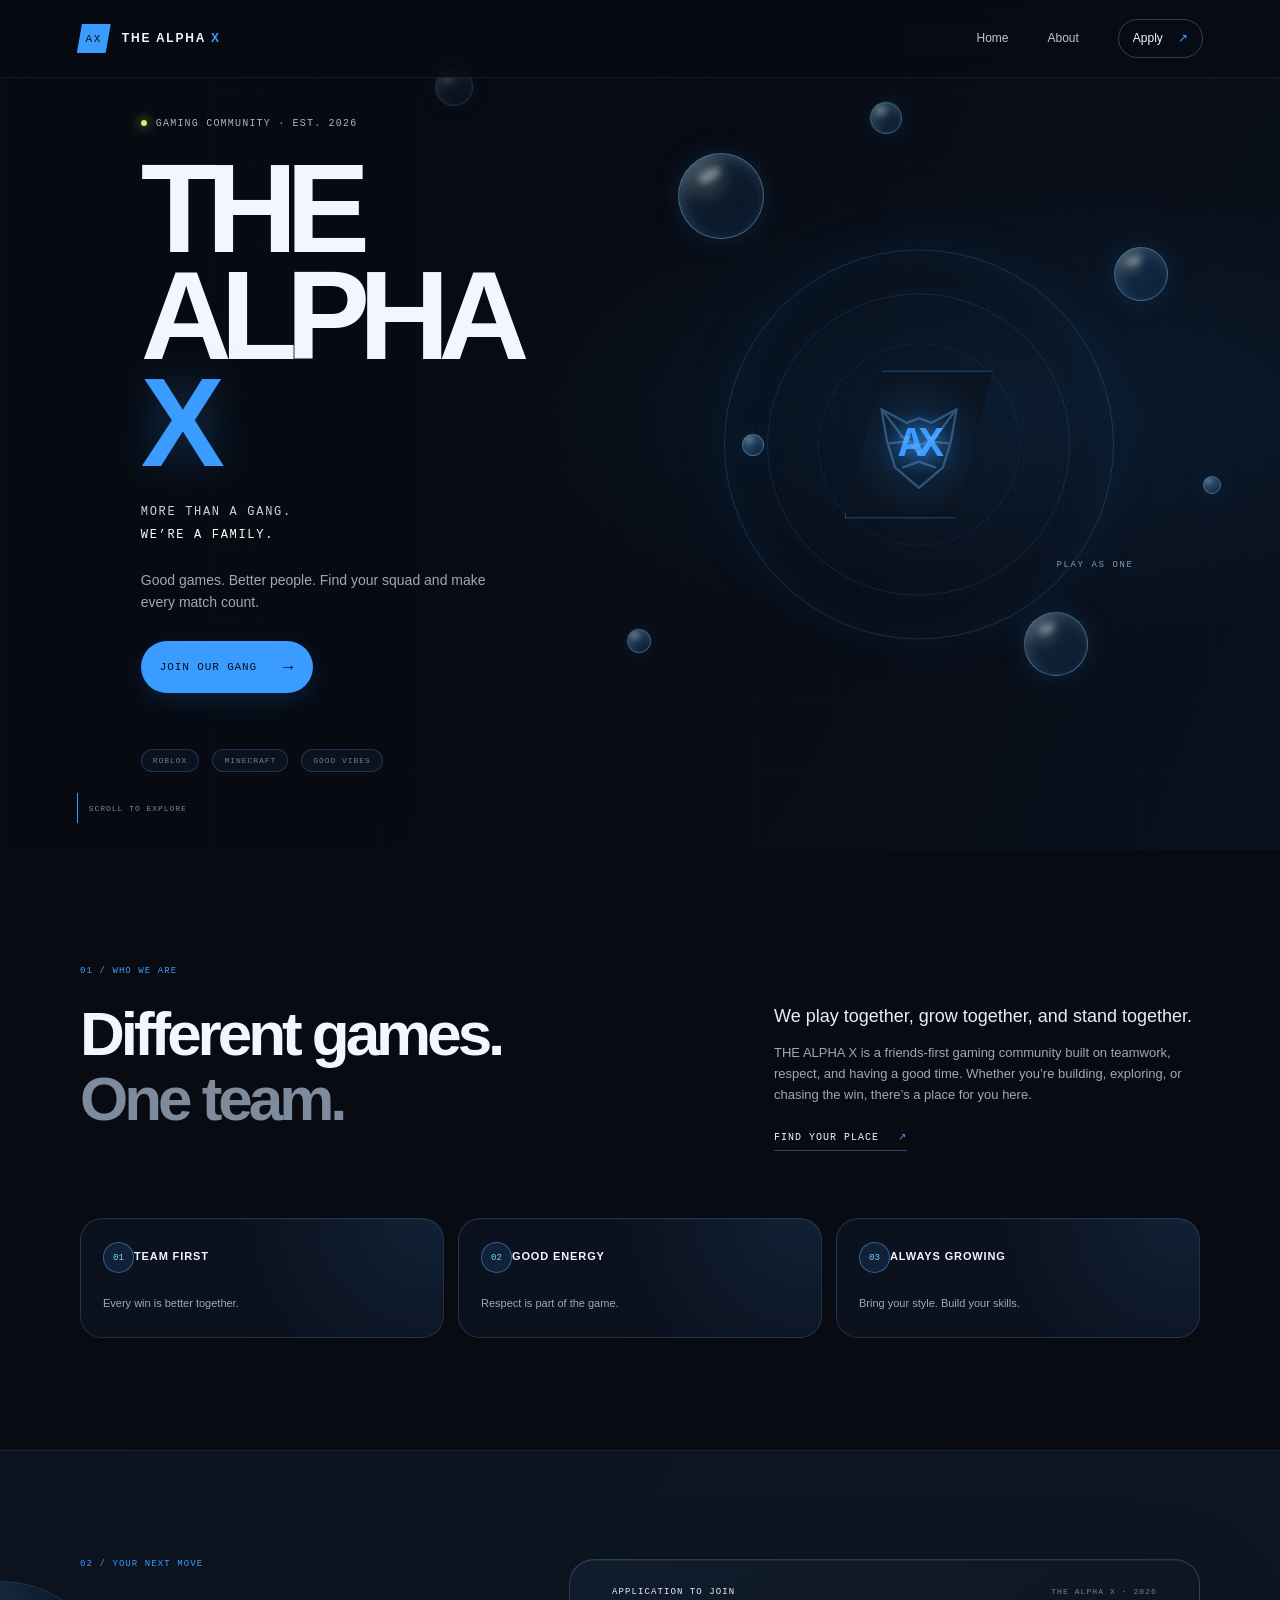
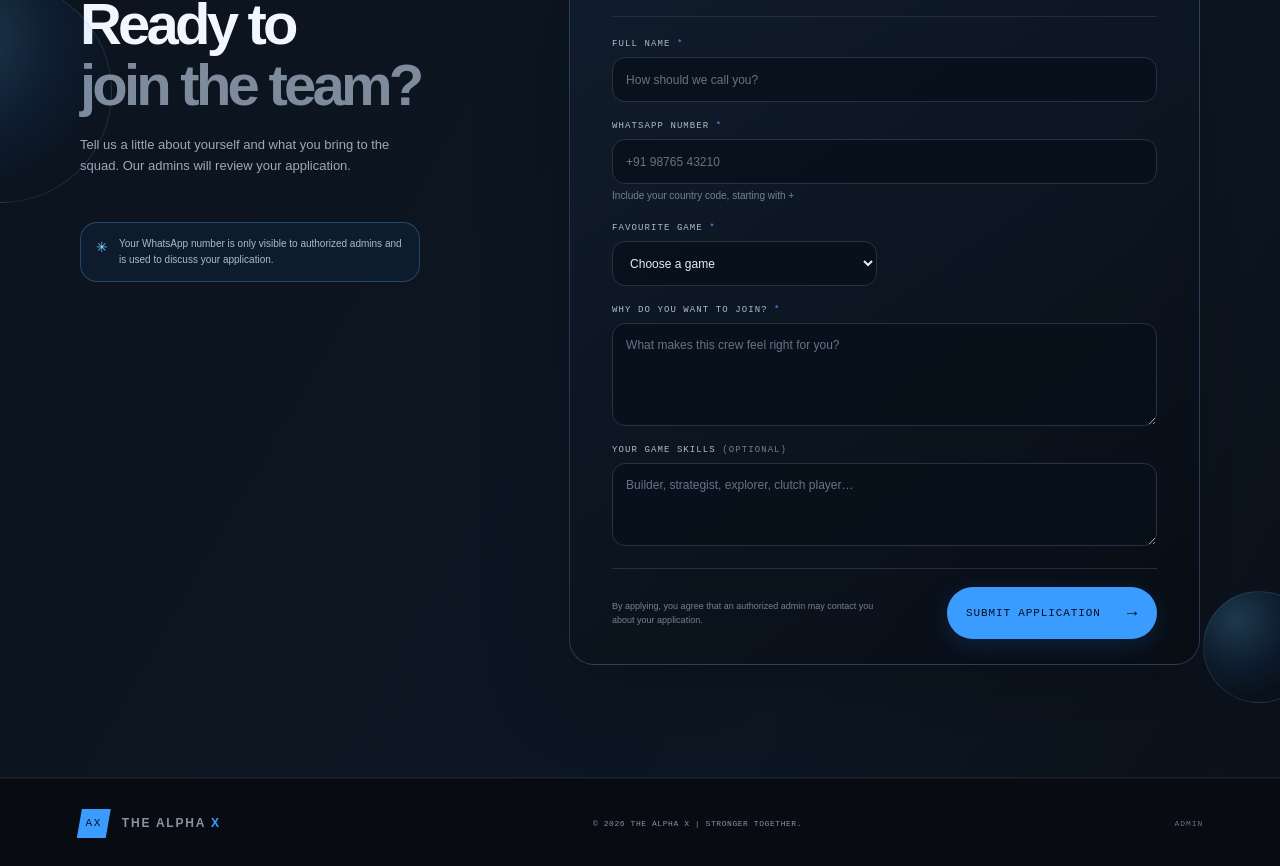
==== index.html @ bd01df80 "Publish THE ALPHA X frontend" ====
<!doctype html>
<html lang="en">
<head>
  <meta charset="utf-8">
  <meta name="viewport" content="width=device-width, initial-scale=1">
  <meta name="theme-color" content="#080b12">
  <meta name="description" content="More than a gang. We're a family. Apply to join THE ALPHA X gaming community.">
  <title>THE ALPHA X | Stronger Together</title>
  <link rel="icon" href="./favicon.svg" type="image/svg+xml">
  <link rel="stylesheet" href="./styles.css">
  <script src="./app.js" defer></script>
</head>
<body>
  <header class="site-header">
    <a class="brand" href="#home" aria-label="THE ALPHA X home"><span class="brand-mark">AX</span><span>THE ALPHA <b>X</b></span></a>
    <button class="menu-toggle" type="button" aria-expanded="false" aria-controls="site-nav">Menu</button>
    <nav id="site-nav" class="site-nav" aria-label="Main navigation">
      <a href="#home">Home</a><a href="#about">About</a><a class="nav-apply" href="#apply">Apply <span aria-hidden="true">↗</span></a>
    </nav>
  </header>

  <main>
    <section class="hero" id="home">
      <div class="hero-grid" aria-hidden="true"></div>
      <div class="bubble-field" aria-hidden="true">
        <span class="bubble bubble-1"></span><span class="bubble bubble-2"></span>
        <span class="bubble bubble-3"></span><span class="bubble bubble-4"></span>
        <span class="bubble bubble-5"></span><span class="bubble bubble-6"></span>
        <span class="bubble bubble-7"></span><span class="bubble bubble-8"></span>
      </div>
      <div class="hero-content">
        <div class="eyebrow"><span class="status-dot"></span> GAMING COMMUNITY · EST. 2026</div>
        <h1>THE ALPHA<br><span>X</span></h1>
        <p class="hero-tagline">MORE THAN A GANG.<br><strong>WE’RE A FAMILY.</strong></p>
        <p class="hero-copy">Good games. Better people. Find your squad and make every match count.</p>
        <a class="button button-primary" href="#apply">JOIN OUR GANG <span aria-hidden="true">→</span></a>
        <div class="hero-foot"><span>ROBLOX</span><i></i><span>MINECRAFT</span><i></i><span>GOOD VIBES</span></div>
      </div>
      <div class="hero-orbit" aria-hidden="true"><div class="orbit-ring"></div><div class="orbit-core"><svg class="wolf-emblem" viewBox="0 0 100 100" fill="none"><path d="M17 19 39 31 50 27 61 31 83 19 78 47 71 70 50 88 29 70 22 47 17 19Z"/><path d="m18 20 18 24 14 7 14-7 18-24M24 49l18-2 8 11 8-11 18 2M36 70l14-5 14 5M42 49l8 9 8-9"/><path d="m34 43 8 1M58 44l8-1"/></svg><span>AX</span></div><span class="orbit-label">PLAY AS ONE</span></div>
      <a class="scroll-cue" href="#about"><span></span> SCROLL TO EXPLORE</a>
    </section>

    <section class="about section-wrap" id="about">
      <div class="section-kicker">01 / WHO WE ARE</div>
      <div class="about-layout">
        <h2>Different games.<br><span>One team.</span></h2>
        <div class="about-copy"><p class="large-copy">We play together, grow together, and stand together.</p><p>THE ALPHA X is a friends-first gaming community built on teamwork, respect, and having a good time. Whether you’re building, exploring, or chasing the win, there’s a place for you here.</p><a class="text-link" href="#apply">FIND YOUR PLACE <span aria-hidden="true">↗</span></a></div>
      </div>
      <div class="value-row"><div><span>01</span><b>TEAM FIRST</b><p>Every win is better together.</p></div><div><span>02</span><b>GOOD ENERGY</b><p>Respect is part of the game.</p></div><div><span>03</span><b>ALWAYS GROWING</b><p>Bring your style. Build your skills.</p></div></div>
    </section>

    <section class="apply-section" id="apply">
      <div class="section-wrap apply-layout">
        <div class="apply-intro"><div class="section-kicker">02 / YOUR NEXT MOVE</div><h2>Ready to<br><span>join the team?</span></h2><p>Tell us a little about yourself and what you bring to the squad. Our admins will review your application.</p><div class="apply-note"><span class="note-icon">✳</span><span>Your WhatsApp number is only visible to authorized admins and is used to discuss your application.</span></div></div>
        <form id="application-form" class="application-form" novalidate>
          <div class="form-heading"><span>APPLICATION TO JOIN</span><span class="form-step">THE ALPHA X <b>·</b> 2026</span></div>
          <div class="field-grid">
            <label class="field field-wide"><span>FULL NAME <em>*</em></span><input name="fullName" autocomplete="name" maxlength="100" required placeholder="How should we call you?"><small class="field-error"></small></label>
            <label class="field field-wide"><span>WHATSAPP NUMBER <em>*</em></span><input name="whatsapp" type="tel" inputmode="tel" autocomplete="tel" maxlength="24" required placeholder="+91 98765 43210"><small class="field-hint">Include your country code, starting with +</small><small class="field-error"></small></label>
            <label class="field"><span>FAVOURITE GAME <em>*</em></span><select name="favouriteGame" required><option value="">Choose a game</option><option>Roblox</option><option>Minecraft</option><option>Other</option></select><small class="field-error"></small></label>
            <label class="field" id="other-game-field" hidden><span>GAME NAME <em>*</em></span><input name="otherGame" maxlength="60" placeholder="Which game?"><small class="field-error"></small></label>
            <label class="field field-wide"><span>WHY DO YOU WANT TO JOIN? <em>*</em></span><textarea name="reason" rows="4" maxlength="1200" required placeholder="What makes this crew feel right for you?"></textarea><small class="field-error"></small></label>
            <label class="field field-wide"><span>YOUR GAME SKILLS <small>(OPTIONAL)</small></span><textarea name="skills" rows="3" maxlength="1200" placeholder="Builder, strategist, explorer, clutch player…"></textarea><small class="field-error"></small></label>
          </div>
          <label class="honeypot" aria-hidden="true">Leave this field empty<input name="website" tabindex="-1" autocomplete="off"></label>
          <div class="form-bottom"><p>By applying, you agree that an authorized admin may contact you about your application.</p><button class="button button-primary" type="submit"><span>SUBMIT APPLICATION</span><span aria-hidden="true">→</span></button></div>
          <div id="form-message" class="form-message" role="status" aria-live="polite" hidden></div>
        </form>
      </div>
    </section>
  </main>

  <footer class="site-footer"><a class="brand" href="#home"><span class="brand-mark">AX</span><span>THE ALPHA <b>X</b></span></a><span>© 2026 THE ALPHA X | STRONGER TOGETHER.</span><a class="footer-admin" href="https://the-alpha-x-gang.harinash12346.chatgpt.site/admin">ADMIN</a></footer>
</body>
</html>
---- styles.css ----
:root{--bg:#080b12;--panel:#101722;--panel2:#0c121c;--line:#222d3d;--text:#f1f6ff;--muted:#9ba9ba;--blue:#3b9cff;--cyan:#74d7ff;--lime:#c9f36a;--mono:'DM Mono',monospace;--sans:'Manrope',Arial,sans-serif}*{box-sizing:border-box}html{scroll-behavior:smooth;scroll-padding-top:88px}body{margin:0;background:var(--bg);color:var(--text);font-family:var(--sans);font-size:14px;line-height:1.6}a{color:inherit;text-decoration:none}button,input,textarea,select{font:inherit}.site-header{height:78px;padding:0 clamp(22px,6vw,92px);display:flex;align-items:center;justify-content:space-between;border-bottom:1px solid rgba(255,255,255,.07);position:absolute;z-index:5;top:0;left:0;width:100%;background:rgba(8,11,18,.68);backdrop-filter:blur(14px)}.brand{display:inline-flex;align-items:center;gap:11px;font-size:12px;letter-spacing:.15em;font-weight:800}.brand b{color:var(--blue)}.brand-mark{height:29px;width:34px;display:grid;place-items:center;background:var(--blue);color:#06111e;font:500 11px var(--mono);clip-path:polygon(15% 0,100% 0,85% 100%,0 100%)}.site-nav{display:flex;align-items:center;gap:39px;font-size:12px;color:#bdc9d8}.site-nav a{transition:color .2s}.site-nav a:hover,.footer-admin:hover{color:var(--cyan)}.site-nav .nav-apply{color:var(--text);border:1px solid #344155;padding:9px 14px}.nav-apply span{color:var(--blue);margin-left:12px}.menu-toggle{display:none}.hero{min-height:690px;height:min(850px,100svh);position:relative;display:flex;align-items:center;overflow:hidden;padding:110px clamp(22px,11vw,165px) 70px;background:radial-gradient(ellipse at 78% 48%,rgba(19,74,127,.22),transparent 38%),linear-gradient(112deg,#080b12 40%,#0a111d 100%)}.hero:after{content:"";position:absolute;inset:0;background:linear-gradient(90deg,rgba(8,11,18,.2),transparent 70%),repeating-linear-gradient(0deg,transparent 0 75px,rgba(98,157,218,.035) 76px),repeating-linear-gradient(90deg,transparent 0 75px,rgba(98,157,218,.035) 76px);mask-image:linear-gradient(90deg,transparent,black 65%);pointer-events:none}.hero-grid{position:absolute;inset:0;background:radial-gradient(circle at 70% 50%,rgba(57,156,255,.13),transparent 2px);background-size:9px 9px;mask-image:radial-gradient(ellipse at 77% 52%,black,transparent 42%);opacity:.35}.hero-content{position:relative;z-index:1;max-width:540px}.eyebrow,.section-kicker,.hero-foot,.scroll-cue,.form-heading,.field>span,.footer-admin{font:10px var(--mono);letter-spacing:.12em}.eyebrow{color:#a7b4c3;display:flex;align-items:center;gap:9px}.status-dot{width:6px;height:6px;background:var(--lime);border-radius:50%;box-shadow:0 0 12px var(--lime)}h1{font-size:clamp(64px,10vw,126px);line-height:.85;letter-spacing:-.09em;margin:26px 0 25px;font-weight:800}h1 span{color:var(--blue);text-shadow:0 0 45px rgba(59,156,255,.3)}.hero-tagline{font:12px var(--mono);letter-spacing:.14em;color:#cad5e4;line-height:1.9}.hero-tagline strong{color:#fff;font-weight:500}.hero-copy{font-size:14px;color:var(--muted);max-width:370px;margin:22px 0 28px}.button{min-height:52px;border:0;display:inline-flex;align-items:center;justify-content:space-between;gap:26px;padding:0 19px;font:11px var(--mono);letter-spacing:.08em;cursor:pointer;transition:transform .2s,box-shadow .2s,background .2s}.button:hover{transform:translateY(-2px)}.button-primary{color:#06111e;background:var(--blue);box-shadow:0 7px 25px rgba(34,139,255,.16)}.button-primary:hover{background:var(--cyan);box-shadow:0 9px 30px rgba(34,139,255,.25)}.button-primary span:last-child{font-size:17px}.hero-foot{display:flex;align-items:center;gap:13px;color:#6f7d8e;margin-top:56px;font-size:8px}.hero-foot i{height:3px;width:3px;border-radius:50%;background:var(--blue)}.hero-orbit{position:absolute;z-index:1;right:clamp(5%,13vw,210px);top:50%;transform:translateY(-45%);width:min(36vw,390px);aspect-ratio:1;display:grid;place-items:center;color:var(--blue)}.orbit-ring{position:absolute;inset:0;border:1px solid rgba(78,164,255,.22);border-radius:50%;box-shadow:inset 0 0 45px rgba(37,116,197,.08),0 0 55px rgba(30,110,190,.08)}.orbit-ring:before,.orbit-ring:after{content:"";position:absolute;border:1px solid rgba(78,164,255,.15);border-radius:50%;inset:11%}.orbit-ring:after{inset:24%;border-style:dashed;animation:spin 60s linear infinite}.orbit-core{position:relative;width:38%;aspect-ratio:1;display:grid;place-items:center;border:1px solid rgba(87,173,255,.45);background:radial-gradient(circle,#102d4b,#0b1421 70%);clip-path:polygon(25% 0,100% 0,75% 100%,0 100%);font:600 clamp(22px,4vw,42px) var(--mono);letter-spacing:-.12em;text-shadow:0 0 22px var(--blue);box-shadow:0 0 80px rgba(46,139,237,.15)}.wolf-emblem{position:absolute;width:78%;height:78%;opacity:.34}.wolf-emblem path{stroke:#71bdff;stroke-width:2;stroke-linecap:round;stroke-linejoin:round}.orbit-label{position:absolute;right:-20px;bottom:18%;font:9px var(--mono);letter-spacing:.18em;color:#7f9bb7}.scroll-cue{position:absolute;z-index:1;bottom:27px;left:clamp(22px,6vw,92px);font-size:8px;color:#78889a;display:flex;align-items:center;gap:11px}.scroll-cue span{width:1px;height:30px;background:var(--blue)}.section-wrap{width:min(1120px,calc(100% - 48px));margin-inline:auto}.about{padding:116px 0 112px}.section-kicker{color:var(--blue);font-size:9px}.about-layout{display:grid;grid-template-columns:1fr .72fr;gap:8vw;align-items:start;margin:25px 0 67px}h2{font-size:clamp(36px,5.2vw,62px);line-height:1.05;letter-spacing:-.065em;margin:0;font-weight:700}h2 span{color:#7e8b9d}.about-copy{max-width:440px}.large-copy{font-size:18px;line-height:1.45;color:#e7eef8;margin:2px 0 14px}.about-copy>p:not(.large-copy){color:var(--muted);font-size:13px}.text-link{display:inline-block;font:10px var(--mono);letter-spacing:.1em;margin-top:13px;border-bottom:1px solid #34445a;padding-bottom:7px}.text-link span{color:var(--blue);margin-left:12px}.value-row{display:grid;grid-template-columns:repeat(3,1fr);border-top:1px solid var(--line);border-bottom:1px solid var(--line)}.value-row>div{padding:23px 22px 24px 0;position:relative}.value-row>div+div{padding-left:25px;border-left:1px solid var(--line)}.value-row span{display:block;font:9px var(--mono);color:var(--blue);margin-bottom:17px}.value-row b{font-size:11px;letter-spacing:.08em}.value-row p{font-size:11px;color:var(--muted);margin:5px 0 0}.apply-section{background:linear-gradient(120deg,#0c131e,#0d1723 70%,#0b111a);border-top:1px solid #172333;border-bottom:1px solid #172333;padding:108px 0 112px}.apply-layout{display:grid;grid-template-columns:.76fr 1.24fr;gap:8vw;align-items:start}.apply-intro h2{font-size:clamp(38px,5vw,58px);margin:25px 0 19px}.apply-intro>p{color:var(--muted);max-width:340px;font-size:13px}.apply-note{border-left:2px solid var(--blue);padding:11px 0 11px 14px;margin-top:46px;display:flex;gap:11px;max-width:340px;color:#aebaca;font-size:10px;line-height:1.6}.note-icon{color:var(--cyan);font-size:14px}.application-form{background:rgba(8,12,19,.72);border:1px solid #253347;padding:27px clamp(20px,3.4vw,42px) 25px;box-shadow:0 28px 90px rgba(0,0,0,.18)}.form-heading{display:flex;justify-content:space-between;gap:12px;padding-bottom:19px;border-bottom:1px solid var(--line);color:#e7eef8;font-size:9px}.form-step{color:#718196;font-size:8px}.form-step b{color:var(--blue)}.field-grid{display:grid;grid-template-columns:1fr 1fr;gap:19px 16px;padding:22px 0}.field{display:flex;flex-direction:column;gap:8px;min-width:0}.field-wide{grid-column:1/-1}.field>span{font-size:9px;color:#aebccc}.field em{font-style:normal;color:var(--blue)}.field>span small{font:9px var(--mono);color:#6f8094}.field input,.field select,.field textarea{width:100%;color:var(--text);background:#0c121b;border:1px solid #263346;border-radius:0;padding:12px 13px;outline:0;font-size:12px;transition:border-color .2s,box-shadow .2s}.field input,.field select{height:45px}.field textarea{resize:vertical;min-height:75px}.field input::placeholder,.field textarea::placeholder{color:#657487}.field select{color:#e5edf8}.field input:focus,.field select:focus,.field textarea:focus{border-color:var(--blue);box-shadow:0 0 0 2px rgba(59,156,255,.13)}.field-error{display:none;color:#ff8989;font-size:10px}.field.invalid .field-error{display:block}.field.invalid input,.field.invalid select,.field.invalid textarea{border-color:#df6363}.field-hint{color:#718196;font-size:10px;margin-top:-4px}.honeypot{position:absolute;left:-10000px;width:1px;height:1px;overflow:hidden}.form-bottom{border-top:1px solid var(--line);padding-top:18px;display:flex;align-items:center;justify-content:space-between;gap:20px}.form-bottom p{max-width:270px;margin:0;color:#738296;font-size:9px}.form-bottom .button{min-width:210px}.form-bottom .button:disabled{opacity:.6;cursor:wait}.form-message{margin-top:16px;padding:13px 15px;font-size:11px;border:1px solid #385738;background:rgba(99,169,94,.09);color:#bfe8b5}.form-message.error{border-color:#694144;background:rgba(169,70,77,.09);color:#ffc3c3}.site-footer{min-height:89px;padding:20px clamp(22px,6vw,92px);display:flex;align-items:center;justify-content:space-between;gap:18px;border-top:1px solid rgba(255,255,255,.05);color:#8794a5}.site-footer>span{font:8px var(--mono);letter-spacing:.07em}.footer-admin{color:#647285;font-size:8px}@keyframes spin{to{transform:rotate(360deg)}}@media(max-width:760px){.site-header{height:68px}.menu-toggle{display:block;border:1px solid #344155;color:#d8e2ee;background:transparent;padding:7px 10px;font:10px var(--mono);text-transform:uppercase}.site-nav{display:none;position:absolute;top:67px;left:0;right:0;background:#0b111a;padding:20px 24px;border-bottom:1px solid var(--line);flex-direction:column;align-items:flex-start;gap:19px}.site-nav.open{display:flex}.hero{height:auto;min-height:700px;padding-top:130px;padding-bottom:78px;align-items:flex-start}.hero-content{max-width:490px}.hero-orbit{width:260px;right:-90px;top:63%;opacity:.42}.hero-foot{margin-top:44px}.about{padding:82px 0}.about-layout{grid-template-columns:1fr;gap:23px;margin-bottom:42px}.about-layout h2{font-size:48px}.about-copy{max-width:570px}.value-row>div{padding-right:10px}.value-row>div+div{padding-left:12px}.value-row b{font-size:9px}.value-row p{font-size:9px}.apply-section{padding:78px 0}.apply-layout{grid-template-columns:1fr;gap:34px}.apply-intro h2{font-size:48px;margin:19px 0 13px}.apply-note{margin-top:24px}.application-form{padding:22px 19px}.site-footer{flex-wrap:wrap}.site-footer>span{order:3;flex-basis:100%;text-align:center;padding-top:10px;border-top:1px solid var(--line)}}@media(max-width:480px){.hero{min-height:660px;padding-left:24px;padding-right:24px}.hero-orbit{width:220px;right:-105px;top:65%}.scroll-cue{left:24px}.section-wrap{width:calc(100% - 40px)}.value-row{grid-template-columns:1fr}.value-row>div,.value-row>div+div{padding:15px 0;border-left:0;border-bottom:1px solid var(--line)}.value-row>div:last-child{border-bottom:0}.value-row span{display:inline-block;margin:0 11px 0 0}.field-grid{grid-template-columns:1fr}.field-wide{grid-column:auto}.form-heading{font-size:8px}.form-bottom{align-items:stretch;flex-direction:column}.form-bottom .button{width:100%}.form-bottom p{max-width:none}.site-footer .brand{font-size:10px}.site-footer>span{line-height:1.8}}@media(prefers-reduced-motion:reduce){*,*::before,*::after{scroll-behavior:auto!important;animation-duration:.01ms!important;animation-iteration-count:1!important;transition-duration:.01ms!important}}

[hidden]{display:none!important}

/* Bubble layer: purely decorative and kept behind the readable content. */
.bubble-field{position:absolute;inset:0;overflow:hidden;pointer-events:none;z-index:1}
.bubble{--size:50px;--drift:30px;position:absolute;width:var(--size);height:var(--size);border-radius:50%;border:1px solid rgba(132,210,255,.43);background:radial-gradient(circle at 28% 24%,rgba(205,244,255,.27),rgba(72,159,255,.13) 35%,rgba(27,103,179,.04) 70%);box-shadow:inset -9px -11px 22px rgba(61,143,231,.12),inset 4px 5px 13px rgba(215,249,255,.16),0 0 28px rgba(50,146,255,.15);animation:bubble-float 12s ease-in-out infinite alternate,bubble-glow 5s ease-in-out infinite alternate;will-change:transform,opacity}
.bubble:after{content:"";position:absolute;top:19%;left:23%;width:28%;height:13%;border-radius:50%;background:rgba(224,250,255,.38);filter:blur(3px);transform:rotate(-32deg)}
.bubble-1{--size:86px;--drift:-26px;left:53%;top:18%;animation-duration:11s,5s}
.bubble-2{--size:32px;--drift:34px;left:68%;top:12%;animation-duration:14s,6s;animation-delay:-4s}
.bubble-3{--size:54px;--drift:-40px;left:87%;top:29%;animation-duration:13s,4s;animation-delay:-8s}
.bubble-4{--size:24px;--drift:26px;left:49%;top:74%;animation-duration:10s,5s;animation-delay:-2s}
.bubble-5{--size:64px;--drift:48px;left:80%;top:72%;animation-duration:16s,7s;animation-delay:-9s}
.bubble-6{--size:18px;--drift:-19px;left:94%;top:56%;animation-duration:9s,4s;animation-delay:-5s}
.bubble-7{--size:38px;--drift:21px;left:34%;top:8%;animation-duration:15s,6s;animation-delay:-11s;opacity:.45}
.bubble-8{--size:22px;--drift:-30px;left:58%;top:51%;animation-duration:12s,5s;animation-delay:-6s}
@keyframes bubble-float{from{transform:translate3d(0,12px,0) scale(.96)}to{transform:translate3d(var(--drift),-42px,0) scale(1.08)}}
@keyframes bubble-glow{from{opacity:.38}to{opacity:.75}}

/* Rounded glass surfaces and restrained motion extend the bubble theme. */
.hero-orbit{animation:orbit-breathe 8s ease-in-out infinite alternate}
@keyframes orbit-breathe{from{filter:drop-shadow(0 0 0 rgba(66,164,255,0))}to{filter:drop-shadow(0 0 24px rgba(66,164,255,.25))}}
.button,.site-nav .nav-apply,.menu-toggle{border-radius:999px}
.button-primary{position:relative;overflow:hidden}
.button-primary:before{content:"";position:absolute;inset:0;transform:translateX(-130%) skewX(-20deg);background:linear-gradient(90deg,transparent,rgba(255,255,255,.28),transparent);transition:transform .6s ease;pointer-events:none}
.button-primary:hover:before{transform:translateX(130%) skewX(-20deg)}
.hero-foot span{padding:6px 11px;border:1px solid rgba(106,172,237,.22);border-radius:999px;background:rgba(36,94,150,.11)}
.hero-foot i{display:none}
.value-row{gap:14px;border:0}
.value-row>div,.value-row>div+div{border:1px solid rgba(100,157,219,.22);border-radius:22px;padding:23px 22px 24px;background:radial-gradient(circle at 95% 0,rgba(56,141,229,.12),transparent 52%),rgba(14,22,35,.66);box-shadow:inset 0 1px rgba(221,244,255,.04);transition:transform .25s ease,border-color .25s ease,box-shadow .25s ease}
.value-row>div:hover{transform:translateY(-6px);border-color:rgba(117,198,255,.5);box-shadow:0 14px 38px rgba(9,69,126,.13)}
.value-row span{display:inline-grid;place-items:center;width:31px;height:31px;border-radius:50%;border:1px solid rgba(93,183,255,.42);background:rgba(49,135,230,.14);color:var(--cyan)}
.apply-section{position:relative;overflow:hidden}
.apply-section:before,.apply-section:after{content:"";position:absolute;border-radius:50%;pointer-events:none;background:radial-gradient(circle at 30% 25%,rgba(101,201,255,.22),rgba(38,127,233,.09) 44%,transparent 71%);border:1px solid rgba(116,200,255,.14);animation:bubble-float 13s ease-in-out infinite alternate}
.apply-section:before{width:220px;height:220px;left:-110px;top:14%;--drift:35px}
.apply-section:after{width:110px;height:110px;right:-35px;bottom:8%;--drift:-28px;animation-delay:-6s}
.application-form{position:relative;border-radius:25px;border-color:rgba(112,172,233,.27);background:linear-gradient(145deg,rgba(18,30,47,.84),rgba(8,12,19,.88));box-shadow:0 28px 90px rgba(0,0,0,.22),inset 0 1px rgba(200,234,255,.06)}
.field input,.field select,.field textarea{border-radius:13px;background:rgba(8,16,27,.85)}
.apply-note{border:1px solid rgba(89,168,244,.3);border-radius:17px;background:rgba(38,106,176,.09);padding:13px 15px}
.form-message{border-radius:12px}
@media(max-width:760px){.bubble-1{left:67%;top:20%}.bubble-3,.bubble-5,.bubble-6{display:none}.bubble-7{left:75%;top:62%}.value-row{gap:10px}.value-row>div,.value-row>div+div{padding:17px 14px}}
@media(max-width:480px){.bubble-1{--size:58px;left:76%;top:25%}.bubble-2{left:70%;top:10%}.bubble-4{left:83%;top:74%}.bubble-8{display:none}.value-row{gap:10px}.value-row>div,.value-row>div+div{border:1px solid rgba(100,157,219,.22);padding:16px 18px}.value-row>div:last-child{border-bottom:1px solid rgba(100,157,219,.22)}.hero-foot{gap:6px;flex-wrap:wrap}.hero-foot span{font-size:7px;padding:5px 8px}}
@media(prefers-reduced-motion:reduce){.bubble,.hero-orbit,.apply-section:before,.apply-section:after{animation:none!important}.value-row>div:hover{transform:none}.button-primary:before{display:none}}
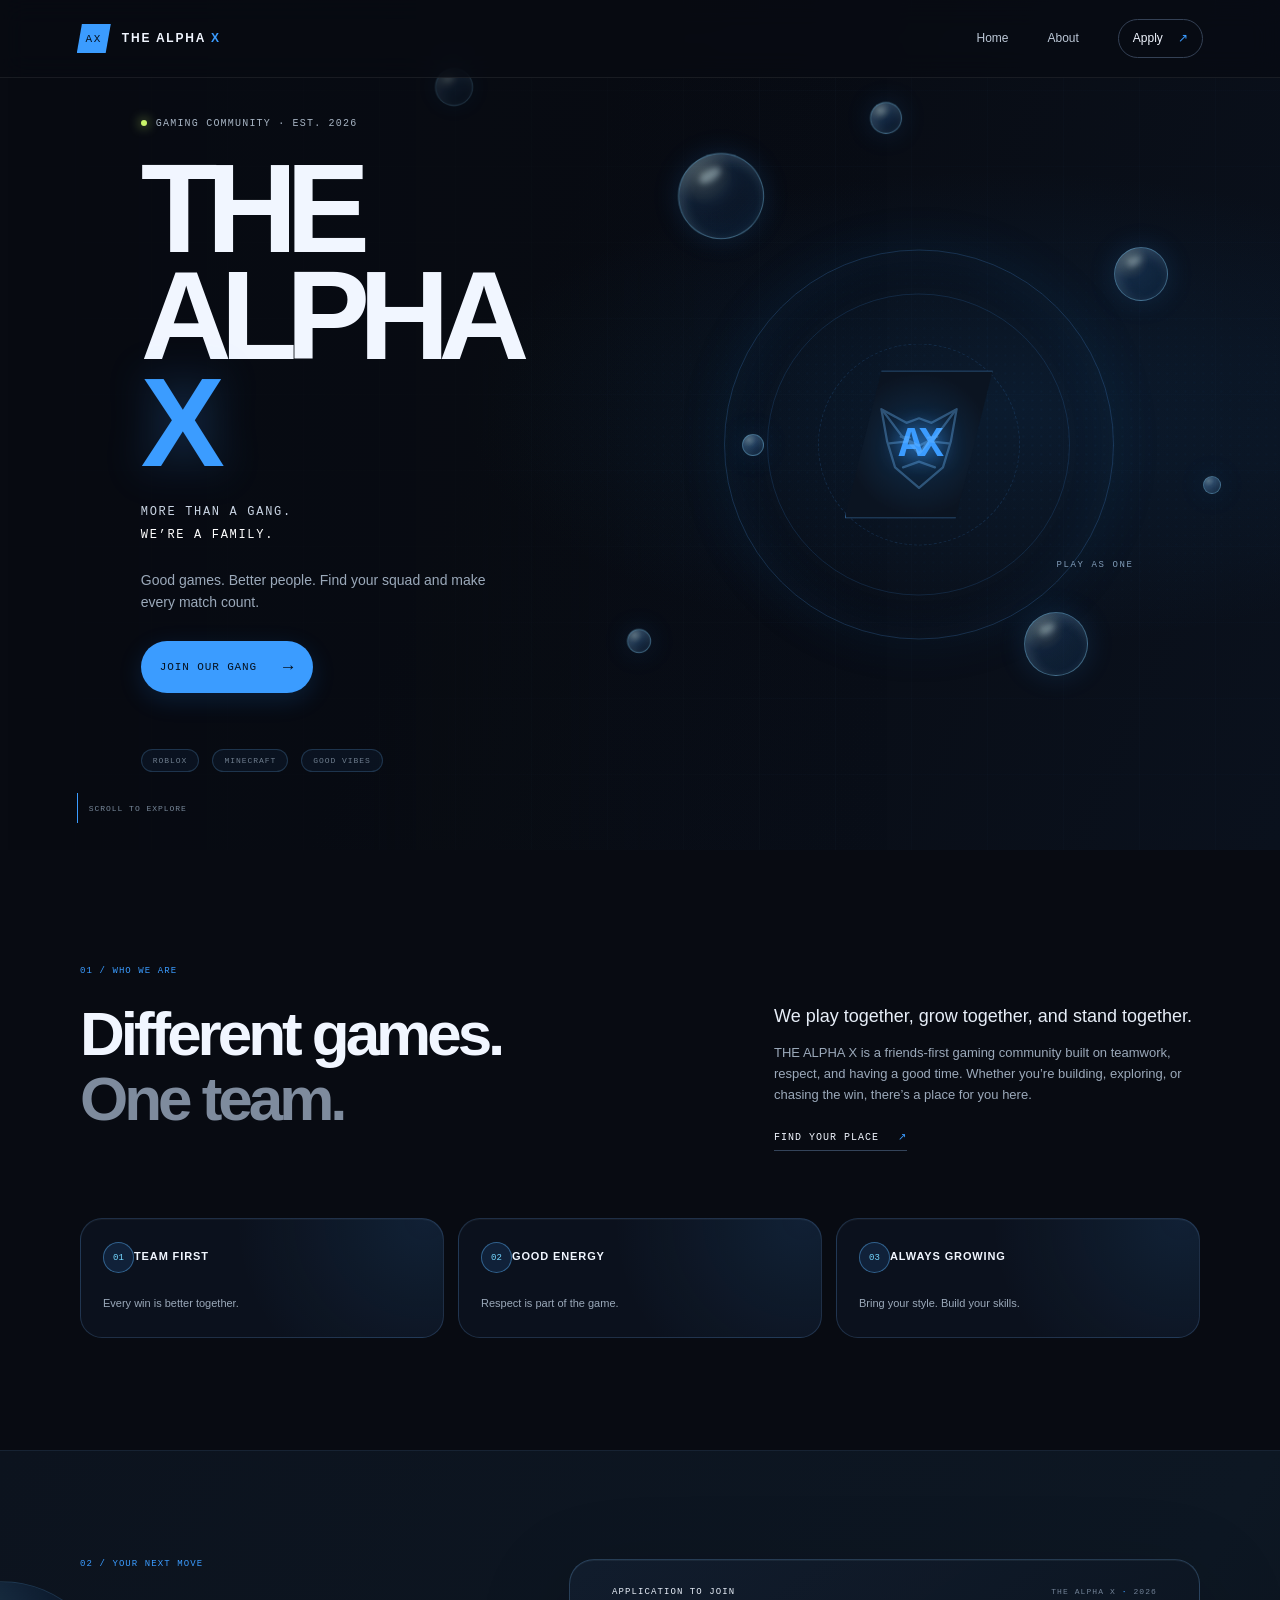
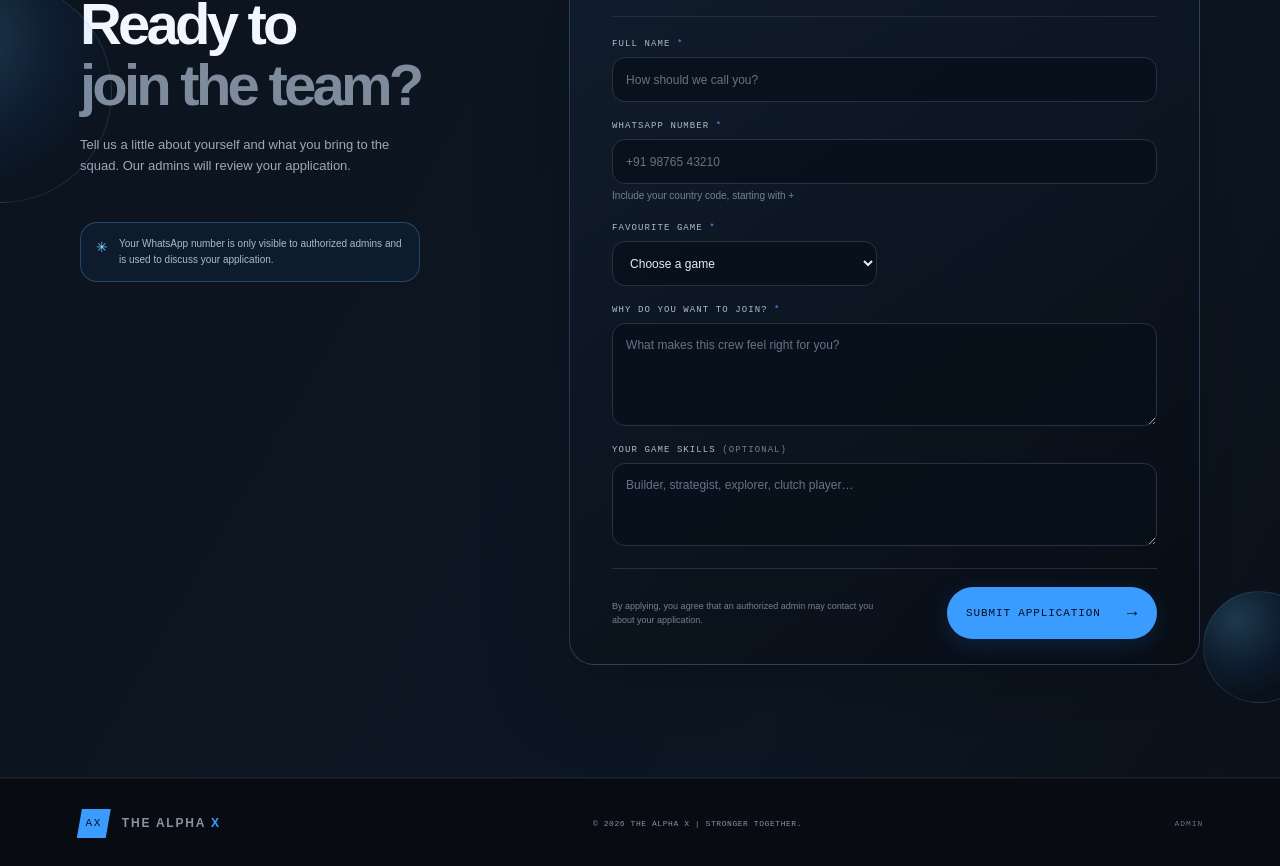
==== commit e68f2221: "Host admin dashboard on GitHub Pages" ====
--- a/index.html
+++ b/index.html
@@ -70,6 +70,6 @@
     </section>
   </main>
 
-  <footer class="site-footer"><a class="brand" href="#home"><span class="brand-mark">AX</span><span>THE ALPHA <b>X</b></span></a><span>© 2026 THE ALPHA X | STRONGER TOGETHER.</span><a class="footer-admin" href="https://the-alpha-x-gang.harinash12346.chatgpt.site/admin">ADMIN</a></footer>
+  <footer class="site-footer"><a class="brand" href="#home"><span class="brand-mark">AX</span><span>THE ALPHA <b>X</b></span></a><span>© 2026 THE ALPHA X | STRONGER TOGETHER.</span><a class="footer-admin" href="./admin.html">ADMIN</a></footer>
 </body>
 </html>
